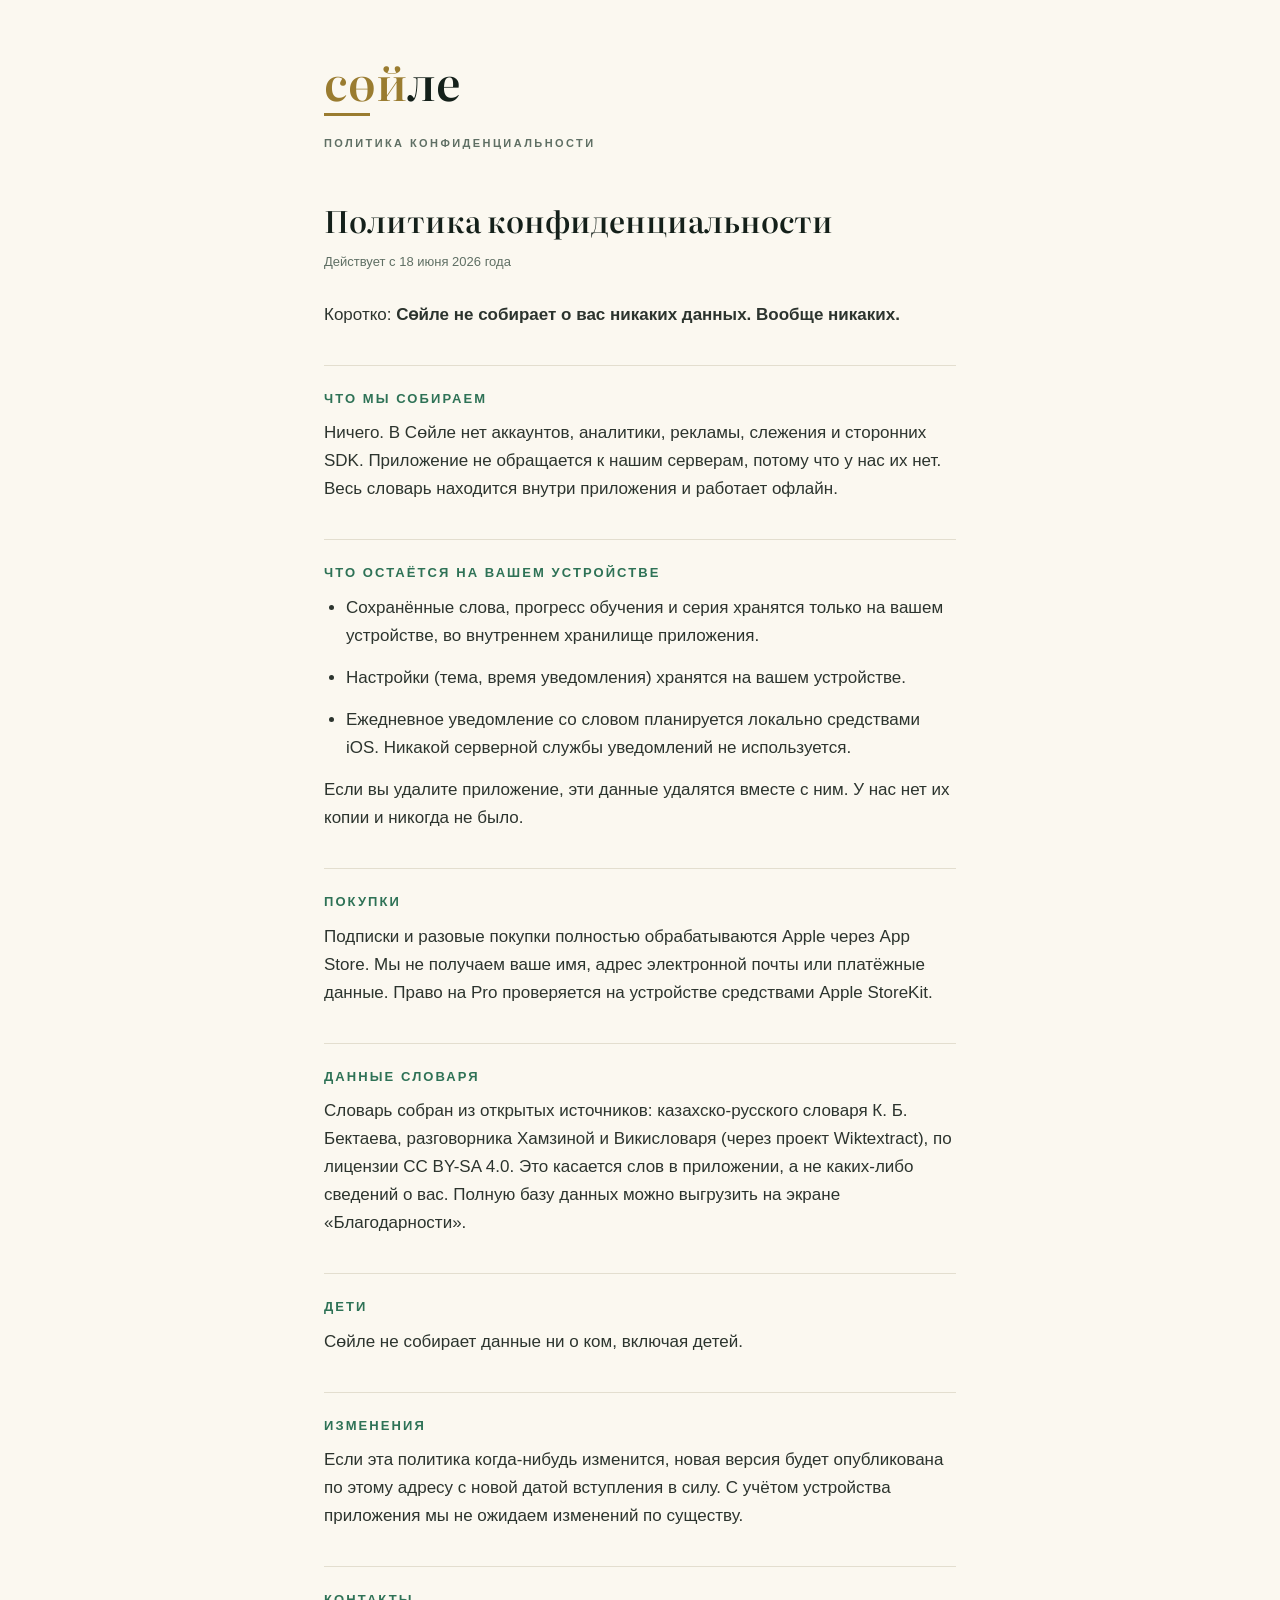
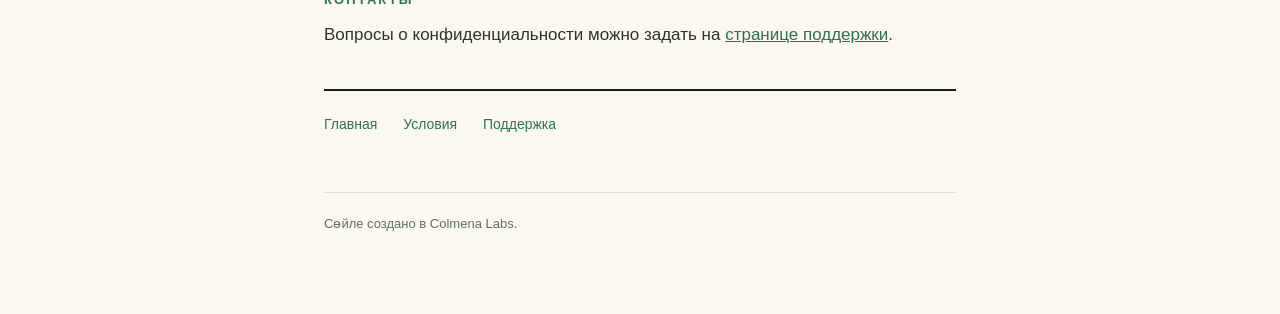
==== privacy/index.html @ 1d63be62 "Сөйле — privacy, terms, support pages (Russian)" ====
<!DOCTYPE html>
<html lang="ru">
<head>
<meta charset="utf-8">
<meta name="viewport" content="width=device-width, initial-scale=1">
<title>Политика конфиденциальности — Сөйле</title>
<link rel="stylesheet" href="../style.css">
</head>
<body>
<header>
  <a class="mark" href="../"><b>сөй</b>ле<span class="tick"></span></a>
  <div class="meta">Политика конфиденциальности</div>
</header>

<h1>Политика конфиденциальности</h1>
<p class="updated">Действует с 18 июня 2026 года</p>

<p>Коротко: <strong>Сөйле не собирает о вас никаких данных. Вообще никаких.</strong></p>

<h2>Что мы собираем</h2>
<p>Ничего. В Сөйле нет аккаунтов, аналитики, рекламы, слежения и сторонних SDK. Приложение не обращается к нашим серверам, потому что у нас их нет. Весь словарь находится внутри приложения и работает офлайн.</p>

<h2>Что остаётся на вашем устройстве</h2>
<ul>
  <li>Сохранённые слова, прогресс обучения и серия хранятся только на вашем устройстве, во внутреннем хранилище приложения.</li>
  <li>Настройки (тема, время уведомления) хранятся на вашем устройстве.</li>
  <li>Ежедневное уведомление со словом планируется локально средствами iOS. Никакой серверной службы уведомлений не используется.</li>
</ul>
<p>Если вы удалите приложение, эти данные удалятся вместе с ним. У нас нет их копии и никогда не было.</p>

<h2>Покупки</h2>
<p>Подписки и разовые покупки полностью обрабатываются Apple через App Store. Мы не получаем ваше имя, адрес электронной почты или платёжные данные. Право на Pro проверяется на устройстве средствами Apple StoreKit.</p>

<h2>Данные словаря</h2>
<p>Словарь собран из открытых источников: казахско-русского словаря К. Б. Бектаева, разговорника Хамзиной и Викисловаря (через проект Wiktextract), по лицензии CC BY-SA 4.0. Это касается слов в приложении, а не каких-либо сведений о вас. Полную базу данных можно выгрузить на экране «Благодарности».</p>

<h2>Дети</h2>
<p>Сөйле не собирает данные ни о ком, включая детей.</p>

<h2>Изменения</h2>
<p>Если эта политика когда-нибудь изменится, новая версия будет опубликована по этому адресу с новой датой вступления в силу. С учётом устройства приложения мы не ожидаем изменений по существу.</p>

<h2>Контакты</h2>
<p>Вопросы о конфиденциальности можно задать на <a href="../support/">странице поддержки</a>.</p>

<nav>
  <a href="../">Главная</a>
  <a href="../terms/">Условия</a>
  <a href="../support/">Поддержка</a>
</nav>

<footer>Сөйле создано в Colmena Labs.</footer>
</body>
</html>
---- style.css ----
@font-face {
  font-family: 'Literata Hero';
  src: url('Literata-Hero.ttf');
  font-display: swap;
}
:root {
  --paper: #FBF8F0;
  --ink: #14201A;
  --muted: #5F6F64;
  --rule: #E3DECF;
  --accent: #2E7256;   /* steppe green */
  --gold:   #9A7C30;
}
* { margin: 0; box-sizing: border-box; }
body {
  background: var(--paper);
  color: var(--ink);
  font: 17px/1.65 -apple-system, BlinkMacSystemFont, 'Helvetica Neue', sans-serif;
  max-width: 680px;
  margin: 0 auto;
  padding: 56px 24px 80px;
}
header { margin-bottom: 44px; }
.mark {
  font-family: 'Literata Hero', Georgia, serif;
  font-size: 46px;
  line-height: 1.1;
  text-decoration: none;
  color: var(--ink);
  display: inline-block;
}
.mark b { color: var(--gold); font-weight: 400; }
.mark .tick { display: block; width: 46px; height: 3px; background: var(--gold); margin-top: 6px; }
.meta {
  font-size: 11px;
  font-weight: 600;
  letter-spacing: .22em;
  text-transform: uppercase;
  color: var(--muted);
  margin-top: 18px;
}
h1 { font-family: 'Literata Hero', Georgia, serif; font-weight: 400; font-size: 30px; margin: 36px 0 6px; }
h2 { font-size: 13px; font-weight: 600; letter-spacing: .16em; text-transform: uppercase; color: var(--accent); margin: 36px 0 10px; border-top: 1px solid var(--rule); padding-top: 22px; }
p, li { color: #2C342E; margin-bottom: 14px; }
ul { padding-left: 22px; }
a { color: var(--accent); }
nav { margin-top: 40px; padding-top: 22px; border-top: 2px solid var(--ink); font-size: 14px; }
nav a { margin-right: 22px; text-decoration: none; }
nav a:hover { text-decoration: underline; }
.updated { font-size: 13px; color: var(--muted); margin-bottom: 28px; }
footer { margin-top: 56px; padding-top: 20px; border-top: 1px solid var(--rule); font-size: 13px; color: var(--muted); }
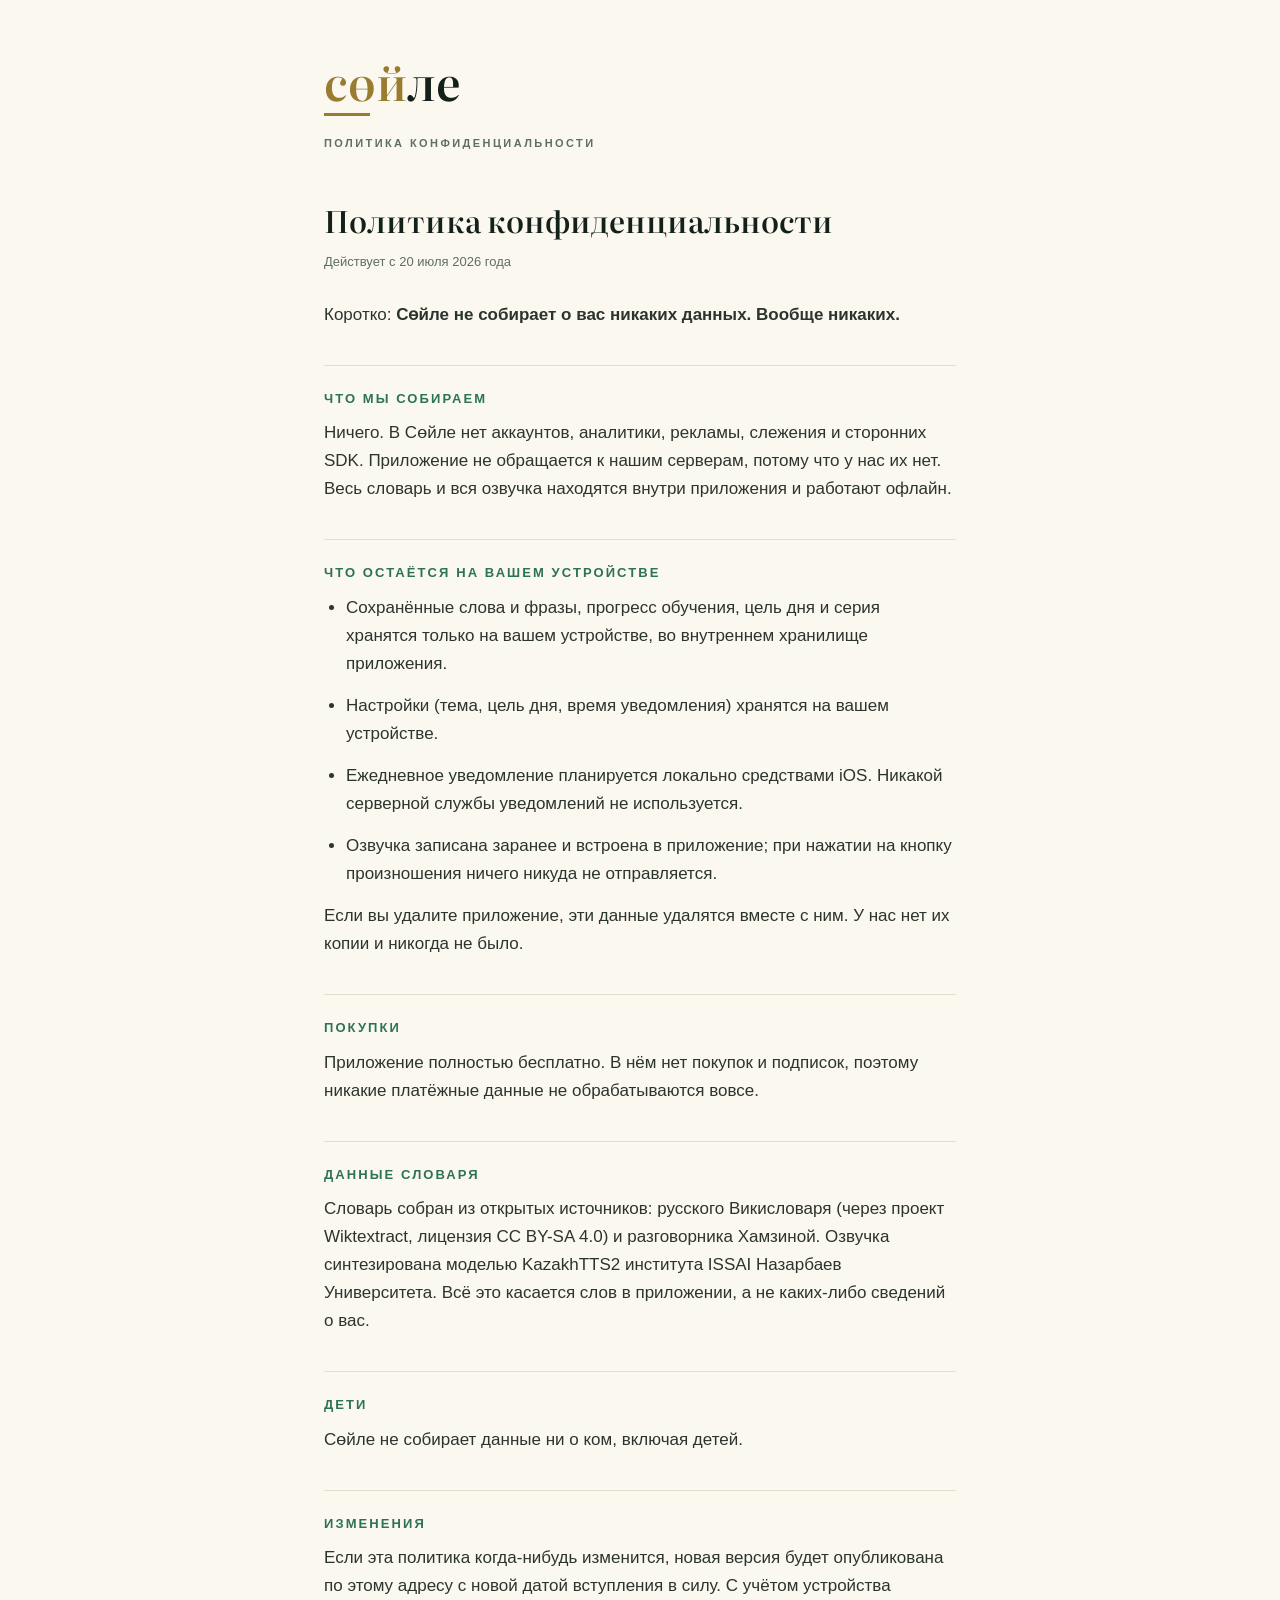
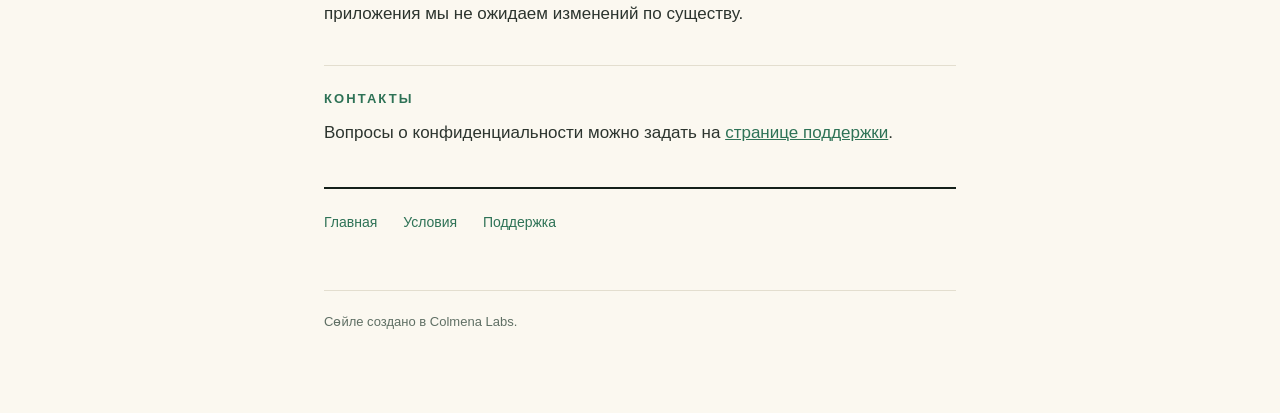
==== commit 68f2a6fc: "Free-app refresh: kaikki+ISSAI credits, daily goal, voice; sweep em dashes Co-Authored-By: Claude Fa" ====
--- a/privacy/index.html
+++ b/privacy/index.html
@@ -13,26 +13,27 @@
 </header>
 
 <h1>Политика конфиденциальности</h1>
-<p class="updated">Действует с 18 июня 2026 года</p>
+<p class="updated">Действует с 20 июля 2026 года</p>
 
 <p>Коротко: <strong>Сөйле не собирает о вас никаких данных. Вообще никаких.</strong></p>
 
 <h2>Что мы собираем</h2>
-<p>Ничего. В Сөйле нет аккаунтов, аналитики, рекламы, слежения и сторонних SDK. Приложение не обращается к нашим серверам, потому что у нас их нет. Весь словарь находится внутри приложения и работает офлайн.</p>
+<p>Ничего. В Сөйле нет аккаунтов, аналитики, рекламы, слежения и сторонних SDK. Приложение не обращается к нашим серверам, потому что у нас их нет. Весь словарь и вся озвучка находятся внутри приложения и работают офлайн.</p>
 
 <h2>Что остаётся на вашем устройстве</h2>
 <ul>
-  <li>Сохранённые слова, прогресс обучения и серия хранятся только на вашем устройстве, во внутреннем хранилище приложения.</li>
-  <li>Настройки (тема, время уведомления) хранятся на вашем устройстве.</li>
-  <li>Ежедневное уведомление со словом планируется локально средствами iOS. Никакой серверной службы уведомлений не используется.</li>
+  <li>Сохранённые слова и фразы, прогресс обучения, цель дня и серия хранятся только на вашем устройстве, во внутреннем хранилище приложения.</li>
+  <li>Настройки (тема, цель дня, время уведомления) хранятся на вашем устройстве.</li>
+  <li>Ежедневное уведомление планируется локально средствами iOS. Никакой серверной службы уведомлений не используется.</li>
+  <li>Озвучка записана заранее и встроена в приложение; при нажатии на кнопку произношения ничего никуда не отправляется.</li>
 </ul>
 <p>Если вы удалите приложение, эти данные удалятся вместе с ним. У нас нет их копии и никогда не было.</p>
 
 <h2>Покупки</h2>
-<p>Подписки и разовые покупки полностью обрабатываются Apple через App Store. Мы не получаем ваше имя, адрес электронной почты или платёжные данные. Право на Pro проверяется на устройстве средствами Apple StoreKit.</p>
+<p>Приложение полностью бесплатно. В нём нет покупок и подписок, поэтому никакие платёжные данные не обрабатываются вовсе.</p>
 
 <h2>Данные словаря</h2>
-<p>Словарь собран из открытых источников: казахско-русского словаря К. Б. Бектаева, разговорника Хамзиной и Викисловаря (через проект Wiktextract), по лицензии CC BY-SA 4.0. Это касается слов в приложении, а не каких-либо сведений о вас. Полную базу данных можно выгрузить на экране «Благодарности».</p>
+<p>Словарь собран из открытых источников: русского Викисловаря (через проект Wiktextract, лицензия CC BY-SA 4.0) и разговорника Хамзиной. Озвучка синтезирована моделью KazakhTTS2 института ISSAI Назарбаев Университета. Всё это касается слов в приложении, а не каких-либо сведений о вас.</p>
 
 <h2>Дети</h2>
 <p>Сөйле не собирает данные ни о ком, включая детей.</p>
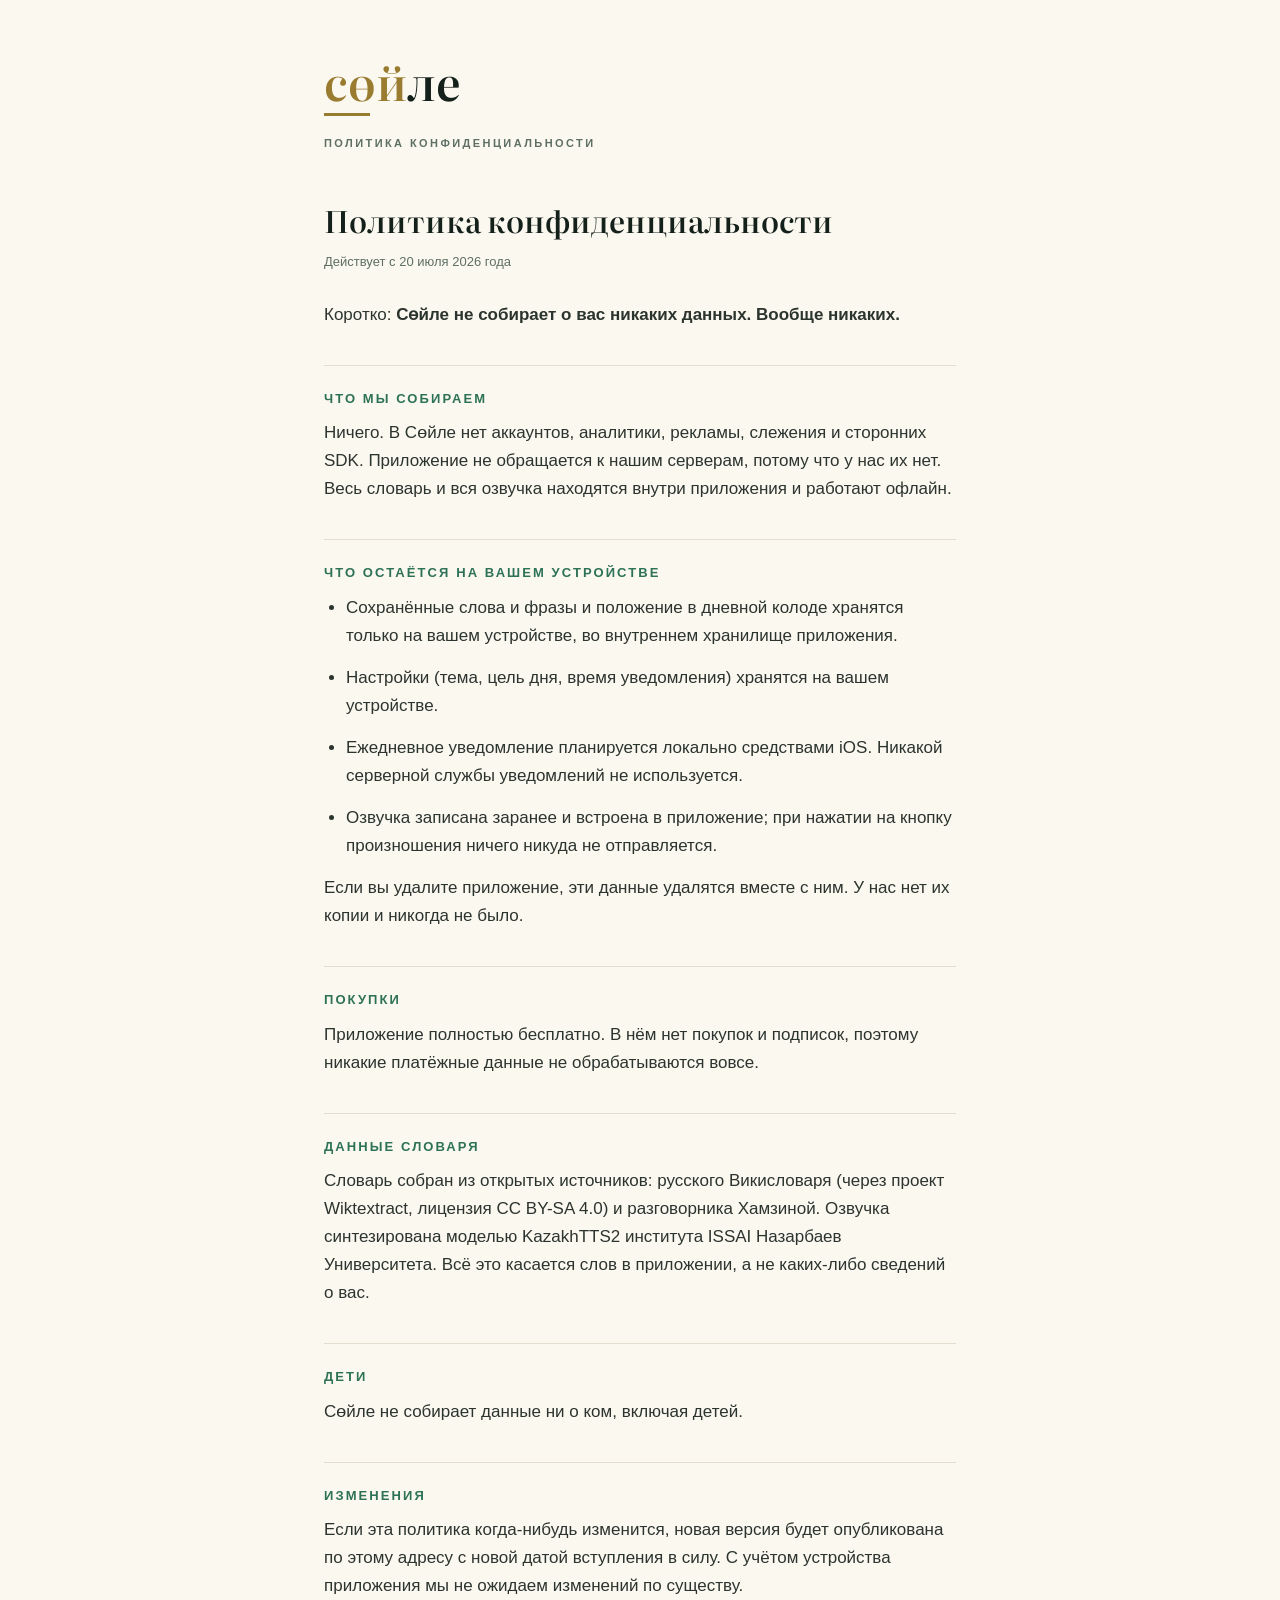
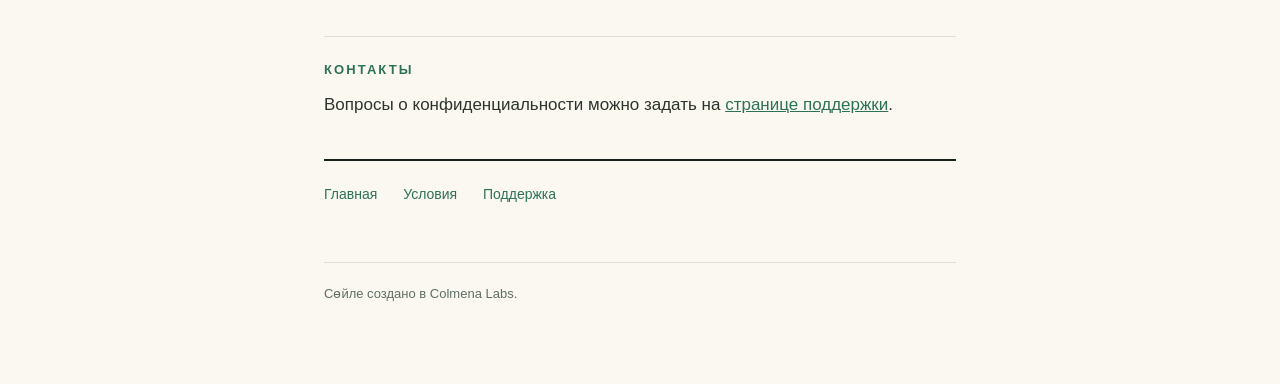
==== commit 422b9891: "Drop review-tab claims: saved collection copy instead Co-Authored-By: Claude Fable 5 <noreply@anthro" ====
--- a/privacy/index.html
+++ b/privacy/index.html
@@ -22,7 +22,7 @@
 
 <h2>Что остаётся на вашем устройстве</h2>
 <ul>
-  <li>Сохранённые слова и фразы, прогресс обучения, цель дня и серия хранятся только на вашем устройстве, во внутреннем хранилище приложения.</li>
+  <li>Сохранённые слова и фразы и положение в дневной колоде хранятся только на вашем устройстве, во внутреннем хранилище приложения.</li>
   <li>Настройки (тема, цель дня, время уведомления) хранятся на вашем устройстве.</li>
   <li>Ежедневное уведомление планируется локально средствами iOS. Никакой серверной службы уведомлений не используется.</li>
   <li>Озвучка записана заранее и встроена в приложение; при нажатии на кнопку произношения ничего никуда не отправляется.</li>
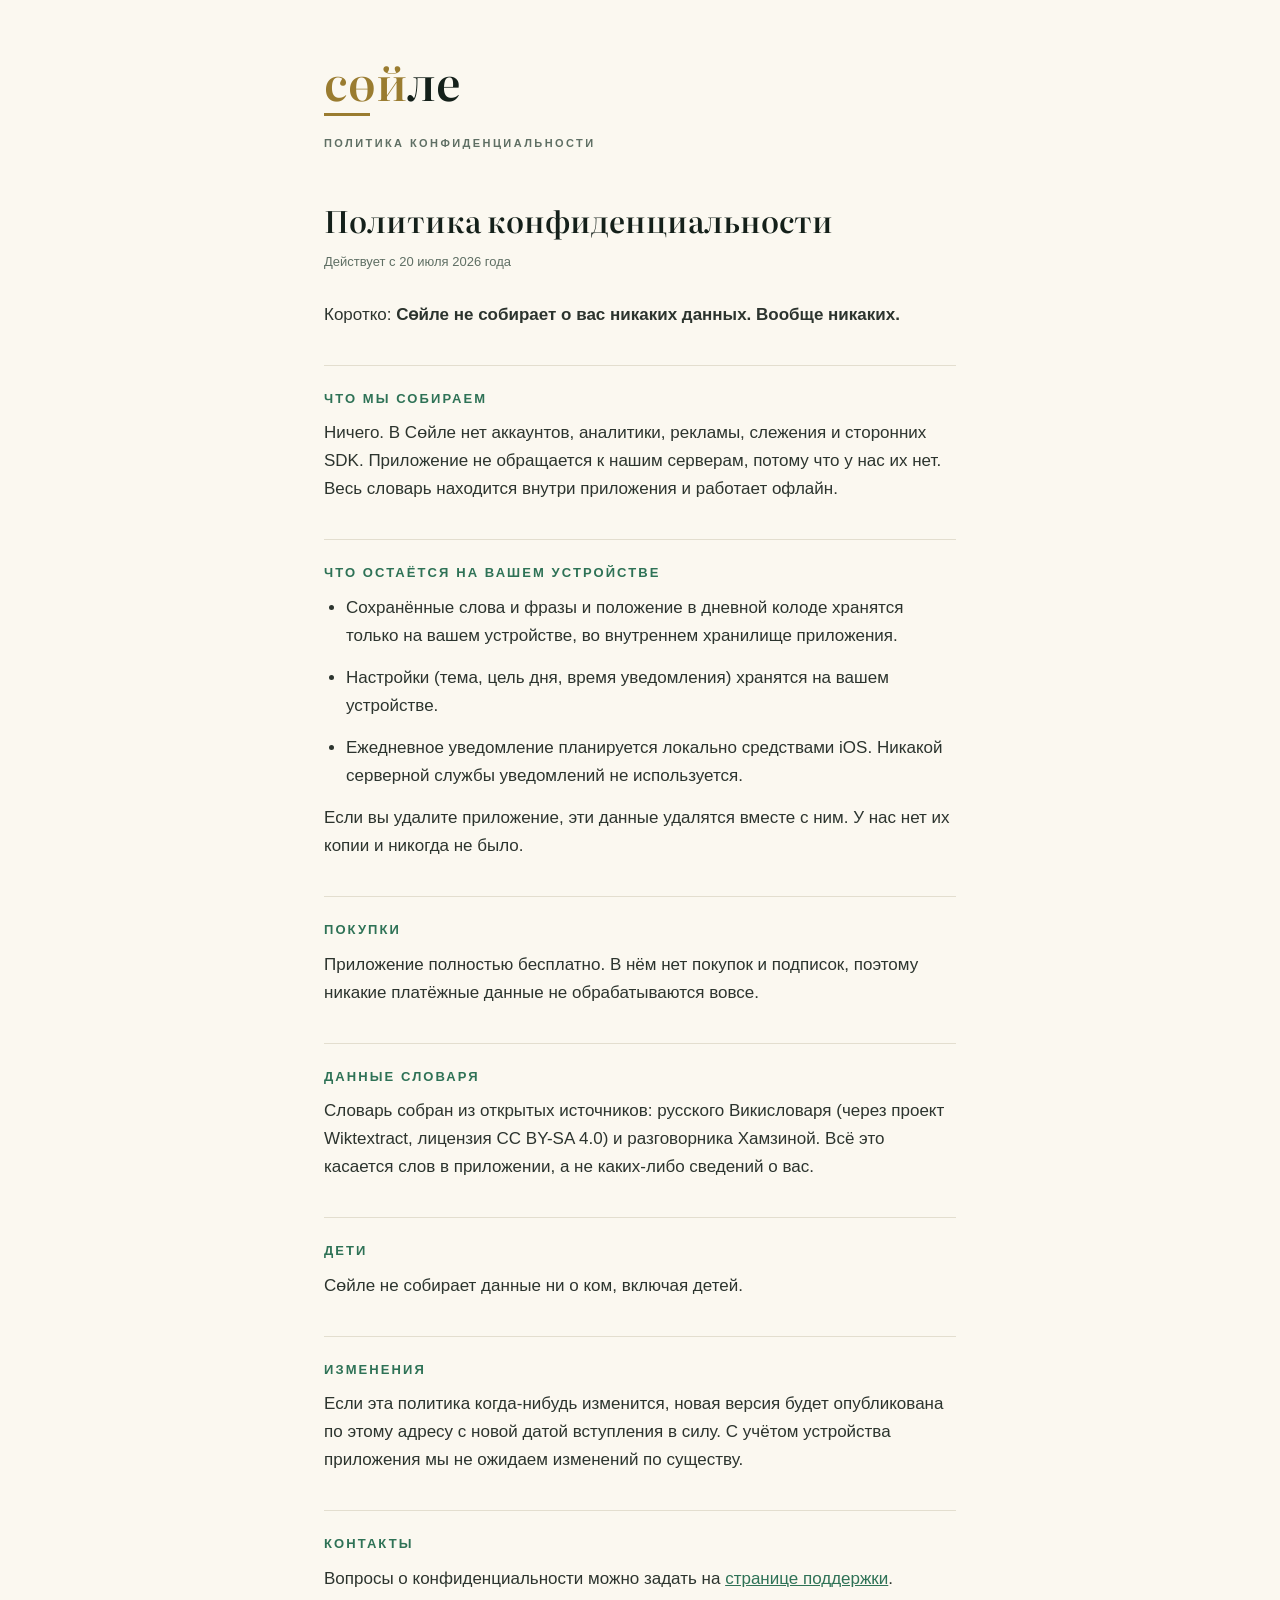
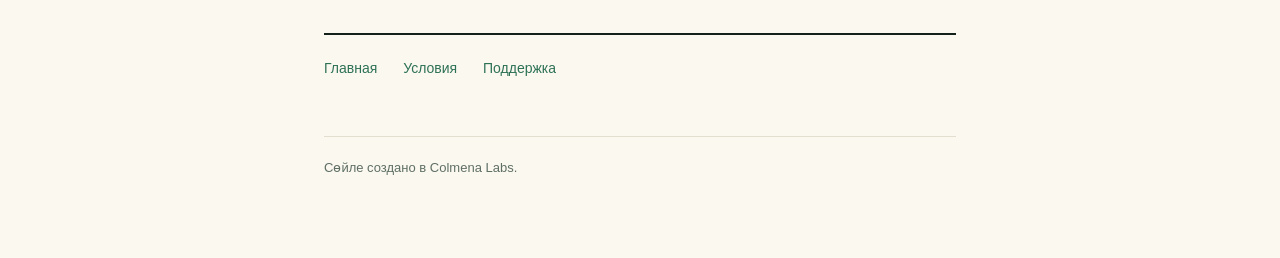
==== commit e5ef10c0: "Remove all voice/audio mentions and ISSAI credits; link live App Store page The app ships without au" ====
--- a/privacy/index.html
+++ b/privacy/index.html
@@ -18,14 +18,13 @@
 <p>Коротко: <strong>Сөйле не собирает о вас никаких данных. Вообще никаких.</strong></p>
 
 <h2>Что мы собираем</h2>
-<p>Ничего. В Сөйле нет аккаунтов, аналитики, рекламы, слежения и сторонних SDK. Приложение не обращается к нашим серверам, потому что у нас их нет. Весь словарь и вся озвучка находятся внутри приложения и работают офлайн.</p>
+<p>Ничего. В Сөйле нет аккаунтов, аналитики, рекламы, слежения и сторонних SDK. Приложение не обращается к нашим серверам, потому что у нас их нет. Весь словарь находится внутри приложения и работает офлайн.</p>
 
 <h2>Что остаётся на вашем устройстве</h2>
 <ul>
   <li>Сохранённые слова и фразы и положение в дневной колоде хранятся только на вашем устройстве, во внутреннем хранилище приложения.</li>
   <li>Настройки (тема, цель дня, время уведомления) хранятся на вашем устройстве.</li>
   <li>Ежедневное уведомление планируется локально средствами iOS. Никакой серверной службы уведомлений не используется.</li>
-  <li>Озвучка записана заранее и встроена в приложение; при нажатии на кнопку произношения ничего никуда не отправляется.</li>
 </ul>
 <p>Если вы удалите приложение, эти данные удалятся вместе с ним. У нас нет их копии и никогда не было.</p>
 
@@ -33,7 +32,7 @@
 <p>Приложение полностью бесплатно. В нём нет покупок и подписок, поэтому никакие платёжные данные не обрабатываются вовсе.</p>
 
 <h2>Данные словаря</h2>
-<p>Словарь собран из открытых источников: русского Викисловаря (через проект Wiktextract, лицензия CC BY-SA 4.0) и разговорника Хамзиной. Озвучка синтезирована моделью KazakhTTS2 института ISSAI Назарбаев Университета. Всё это касается слов в приложении, а не каких-либо сведений о вас.</p>
+<p>Словарь собран из открытых источников: русского Викисловаря (через проект Wiktextract, лицензия CC BY-SA 4.0) и разговорника Хамзиной. Всё это касается слов в приложении, а не каких-либо сведений о вас.</p>
 
 <h2>Дети</h2>
 <p>Сөйле не собирает данные ни о ком, включая детей.</p>
